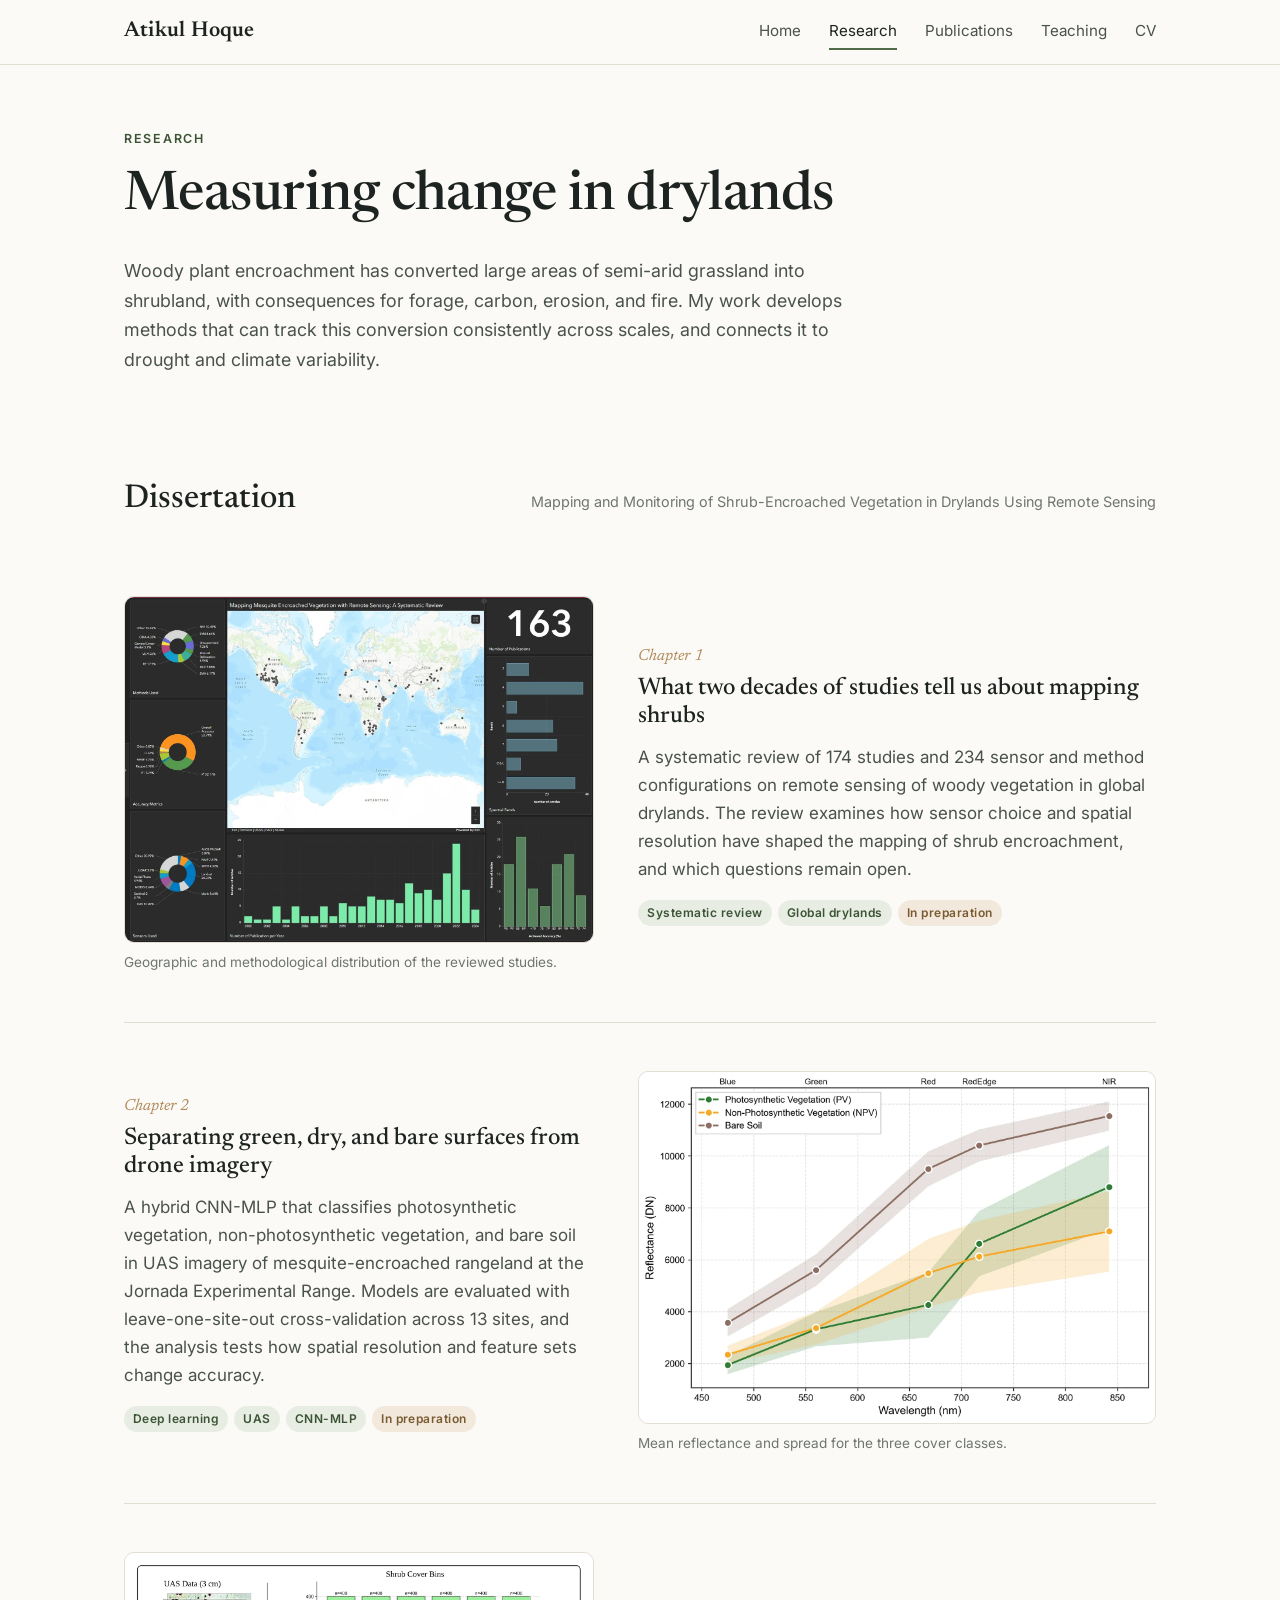
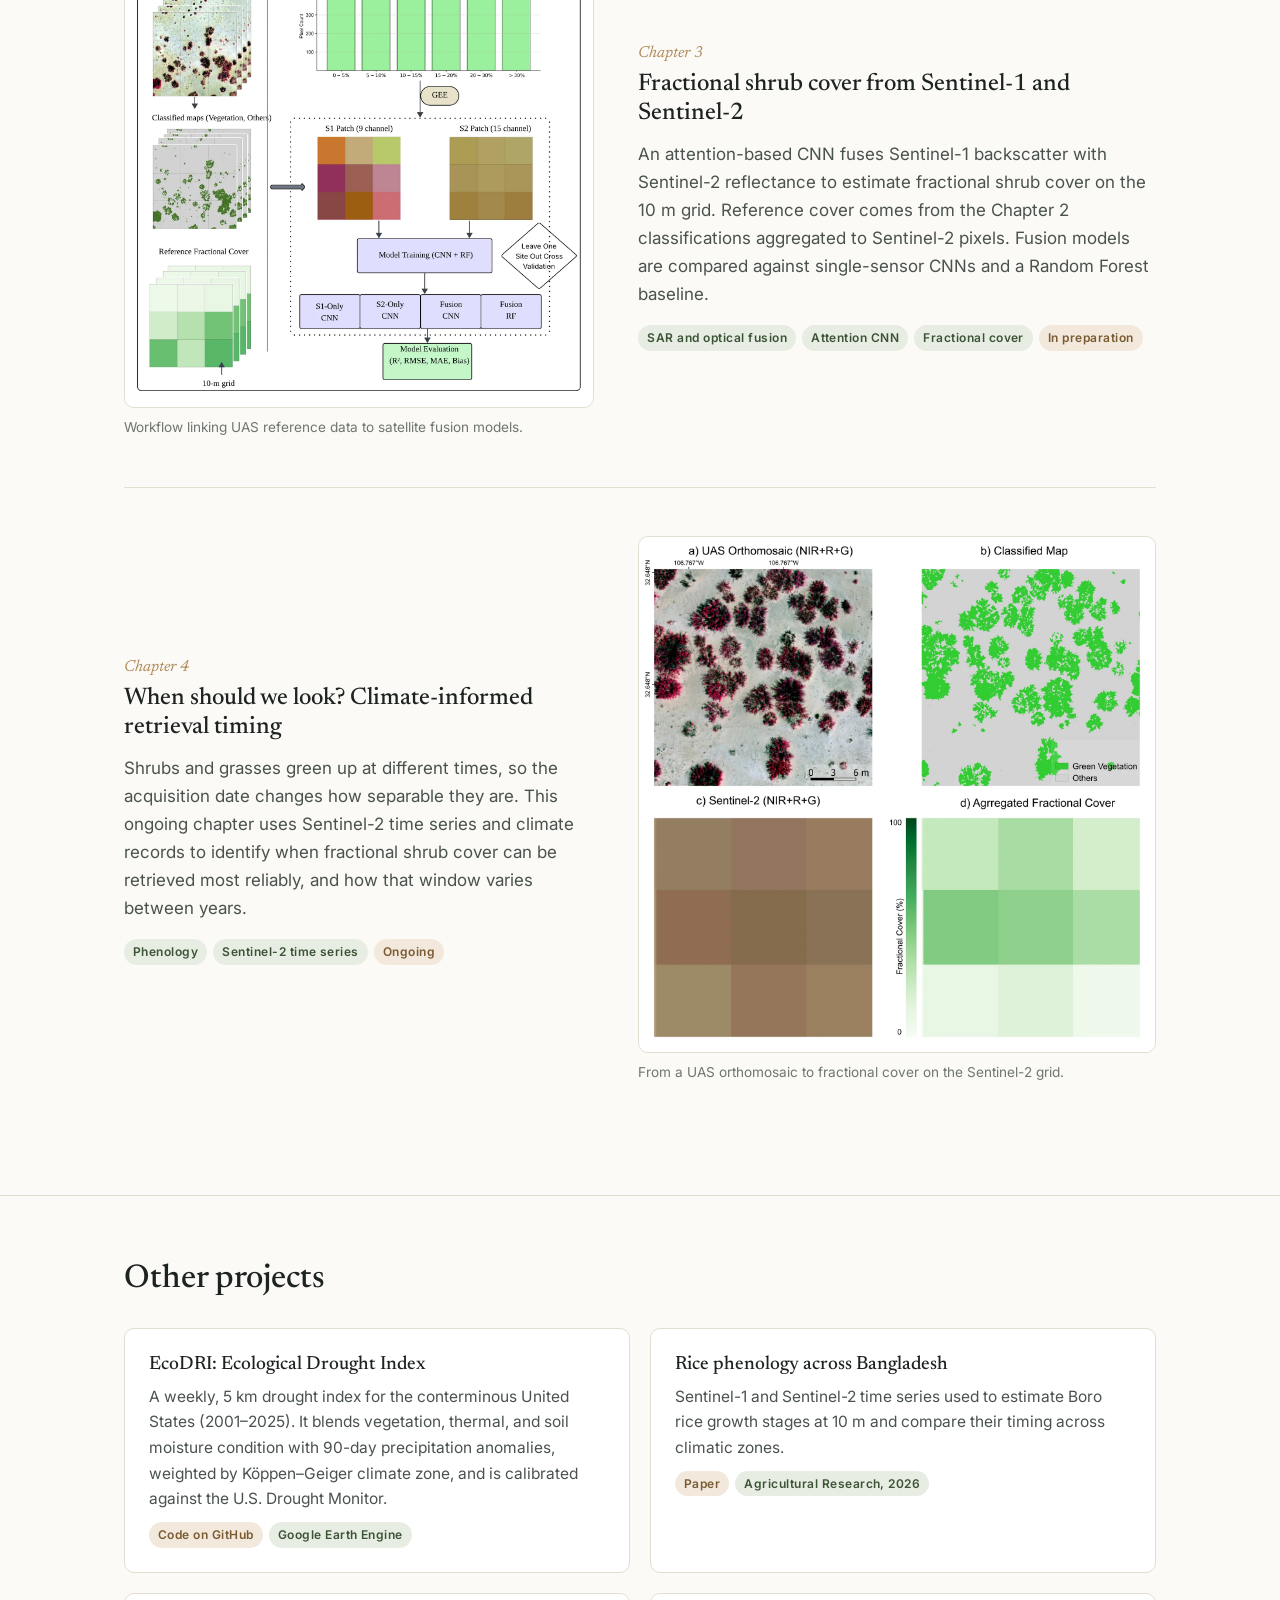
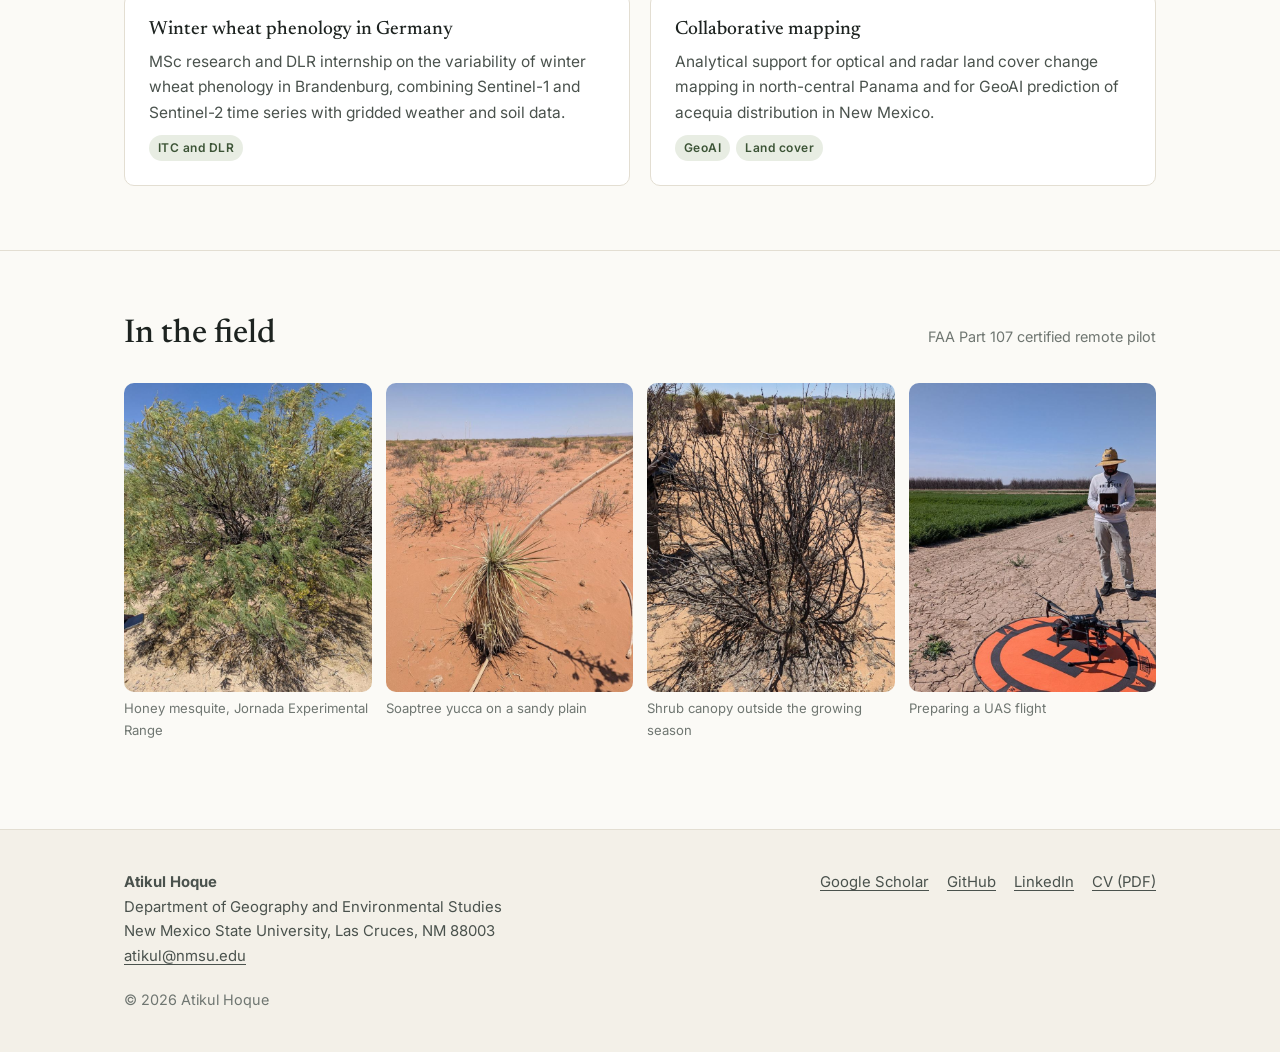
==== research.html @ 8a54aa6d "Add files via upload" ====
<!doctype html>
<html lang="en">
<head>
  <meta charset="utf-8">
  <meta name="viewport" content="width=device-width, initial-scale=1">
  <title>Research | Atikul Hoque</title>
  <meta name="description" content="Research by Atikul Hoque on woody plant encroachment, SAR and optical fusion, drought monitoring, and vegetation phenology.">
  <meta name="author" content="Atikul Hoque">
  <link rel="canonical" href="https://atikul-itc.github.io/research.html">
  <meta property="og:type" content="website">
  <meta property="og:title" content="Research | Atikul Hoque">
  <meta property="og:description" content="Research by Atikul Hoque on woody plant encroachment, SAR and optical fusion, drought monitoring, and vegetation phenology.">
  <meta property="og:url" content="https://atikul-itc.github.io/research.html">
  <meta property="og:image" content="https://atikul-itc.github.io/assets/img/og-image.jpg">
  <meta name="twitter:card" content="summary_large_image">
  <link rel="icon" href="assets/favicon.svg" type="image/svg+xml">
  <link rel="preconnect" href="https://fonts.googleapis.com">
  <link rel="preconnect" href="https://fonts.gstatic.com" crossorigin>
  <link href="https://fonts.googleapis.com/css2?family=Inter:wght@400;500;600&family=Newsreader:ital,opsz,wght@0,6..72,400;0,6..72,500;0,6..72,600;1,6..72,400&display=swap" rel="stylesheet">
  <link rel="stylesheet" href="assets/css/style.css">
</head>
<body>
  <a class="skip" href="#main">Skip to content</a>
  <header class="site-header">
    <div class="wrap">
      <a class="brand" href="index.html">Atikul Hoque</a>
      <button class="nav-toggle" aria-expanded="false" aria-controls="nav">Menu</button>
      <nav class="nav" id="nav" aria-label="Main">
        <a href="index.html">Home</a>
        <a href="research.html" aria-current="page">Research</a>
        <a href="publications.html">Publications</a>
        <a href="teaching.html">Teaching</a>
        <a href="cv.html">CV</a>
      </nav>
    </div>
  </header>

  <main id="main">
    <div class="wrap page-head">
      <div class="eyebrow">Research</div>
      <h1>Measuring change in drylands</h1>
      <p class="lead">Woody plant encroachment has converted large areas of semi-arid grassland into shrubland, with consequences for forage, carbon, erosion, and fire. My work develops methods that can track this conversion consistently across scales, and connects it to drought and climate variability.</p>
    </div>

    <section>
      <div class="wrap">
        <div class="section-head"><h2>Dissertation</h2><span class="muted small">Mapping and Monitoring of Shrub-Encroached Vegetation in Drylands Using Remote Sensing</span></div>
        <article class="chapter">
          <figure class="figure"><img src="assets/img/fig-review.webp" alt="Dashboard summarizing reviewed studies by location, sensor, and method" loading="lazy"><figcaption>Geographic and methodological distribution of the reviewed studies.</figcaption></figure>
          <div>
            <div class="label">Chapter 1</div>
            <h3>What two decades of studies tell us about mapping shrubs</h3>
            <p>A systematic review of 174 studies and 234 sensor and method configurations on remote sensing of woody vegetation in global drylands. The review examines how sensor choice and spatial resolution have shaped the mapping of shrub encroachment, and which questions remain open.</p>
            <div class="tags"><span class="tag">Systematic review</span><span class="tag">Global drylands</span><span class="tag sand">In preparation</span></div>
          </div>
        </article>
        <article class="chapter flip">
          <figure class="figure"><img src="assets/img/fig-spectra.webp" alt="Spectral reflectance curves for photosynthetic vegetation, non-photosynthetic vegetation, and bare soil" loading="lazy"><figcaption>Mean reflectance and spread for the three cover classes.</figcaption></figure>
          <div>
            <div class="label">Chapter 2</div>
            <h3>Separating green, dry, and bare surfaces from drone imagery</h3>
            <p>A hybrid CNN-MLP that classifies photosynthetic vegetation, non-photosynthetic vegetation, and bare soil in UAS imagery of mesquite-encroached rangeland at the Jornada Experimental Range. Models are evaluated with leave-one-site-out cross-validation across 13 sites, and the analysis tests how spatial resolution and feature sets change accuracy.</p>
            <div class="tags"><span class="tag">Deep learning</span><span class="tag">UAS</span><span class="tag">CNN-MLP</span><span class="tag sand">In preparation</span></div>
          </div>
        </article>
        <article class="chapter">
          <figure class="figure"><img src="assets/img/fig-fusion-workflow.webp" alt="Workflow from UAS classification to Sentinel-1 and Sentinel-2 fusion models" loading="lazy"><figcaption>Workflow linking UAS reference data to satellite fusion models.</figcaption></figure>
          <div>
            <div class="label">Chapter 3</div>
            <h3>Fractional shrub cover from Sentinel-1 and Sentinel-2</h3>
            <p>An attention-based CNN fuses Sentinel-1 backscatter with Sentinel-2 reflectance to estimate fractional shrub cover on the 10 m grid. Reference cover comes from the Chapter 2 classifications aggregated to Sentinel-2 pixels. Fusion models are compared against single-sensor CNNs and a Random Forest baseline.</p>
            <div class="tags"><span class="tag">SAR and optical fusion</span><span class="tag">Attention CNN</span><span class="tag">Fractional cover</span><span class="tag sand">In preparation</span></div>
          </div>
        </article>
        <article class="chapter flip">
          <figure class="figure"><img src="assets/img/fig-uas-to-s2.webp" alt="UAS orthomosaic, classified map, Sentinel-2 image, and aggregated fractional cover" loading="lazy"><figcaption>From a UAS orthomosaic to fractional cover on the Sentinel-2 grid.</figcaption></figure>
          <div>
            <div class="label">Chapter 4</div>
            <h3>When should we look? Climate-informed retrieval timing</h3>
            <p>Shrubs and grasses green up at different times, so the acquisition date changes how separable they are. This ongoing chapter uses Sentinel-2 time series and climate records to identify when fractional shrub cover can be retrieved most reliably, and how that window varies between years.</p>
            <div class="tags"><span class="tag">Phenology</span><span class="tag">Sentinel-2 time series</span><span class="tag sand">Ongoing</span></div>
          </div>
        </article>
      </div>
    </section>

    <section>
      <div class="wrap">
        <div class="section-head"><h2>Other projects</h2></div>
        <div class="grid-2">
          <div class="theme">
            <h3>EcoDRI: Ecological Drought Index</h3>
            <p>A weekly, 5 km drought index for the conterminous United States (2001–2025). It blends vegetation, thermal, and soil moisture condition with 90-day precipitation anomalies, weighted by Köppen–Geiger climate zone, and is calibrated against the U.S. Drought Monitor.</p>
            <div class="tags"><a class="tag sand" href="https://github.com/Atikul-itc/EcoDRI-CONUS">Code on GitHub</a><span class="tag">Google Earth Engine</span></div>
          </div>
          <div class="theme">
            <h3>Rice phenology across Bangladesh</h3>
            <p>Sentinel-1 and Sentinel-2 time series used to estimate Boro rice growth stages at 10 m and compare their timing across climatic zones.</p>
            <div class="tags"><a class="tag sand" href="https://doi.org/10.1007/s40003-025-00921-z">Paper</a><span class="tag">Agricultural Research, 2026</span></div>
          </div>
          <div class="theme">
            <h3>Winter wheat phenology in Germany</h3>
            <p>MSc research and DLR internship on the variability of winter wheat phenology in Brandenburg, combining Sentinel-1 and Sentinel-2 time series with gridded weather and soil data.</p>
            <div class="tags"><span class="tag">ITC and DLR</span></div>
          </div>
          <div class="theme">
            <h3>Collaborative mapping</h3>
            <p>Analytical support for optical and radar land cover change mapping in north-central Panama and for GeoAI prediction of acequia distribution in New Mexico.</p>
            <div class="tags"><span class="tag">GeoAI</span><span class="tag">Land cover</span></div>
          </div>
        </div>
      </div>
    </section>

    <section>
      <div class="wrap">
        <div class="section-head"><h2>In the field</h2><span class="muted small">FAA Part 107 certified remote pilot</span></div>
        <div class="gallery">
          <figure><img src="assets/img/field-mesquite.jpg" alt="Honey mesquite shrub in a desert grassland" loading="lazy"><figcaption>Honey mesquite, Jornada Experimental Range</figcaption></figure>
          <figure><img src="assets/img/field-yucca.jpg" alt="Yucca on sandy soil" loading="lazy"><figcaption>Soaptree yucca on a sandy plain</figcaption></figure>
          <figure><img src="assets/img/field-shrub.jpg" alt="Leafless shrub in a dryland field site" loading="lazy"><figcaption>Shrub canopy outside the growing season</figcaption></figure>
          <figure><img src="assets/img/field-uas.jpg" alt="Atikul Hoque preparing a drone flight beside a field" loading="lazy"><figcaption>Preparing a UAS flight</figcaption></figure>
        </div>
      </div>
    </section>

  </main>

  <footer class="site-footer">
    <div class="wrap">
      <address>
        <strong>Atikul Hoque</strong><br>
        Department of Geography and Environmental Studies<br>
        New Mexico State University, Las Cruces, NM 88003<br>
        <a href="mailto:atikul@nmsu.edu">atikul@nmsu.edu</a>
      </address>
      <div class="links">
        <a href="https://scholar.google.com/citations?user=0AgT_FwAAAAJ&hl=en">Google Scholar</a>
        <a href="https://github.com/Atikul-itc">GitHub</a>
        <a href="https://linkedin.com/in/atikulhoq/">LinkedIn</a>
        <a href="assets/Atikul_Hoque_CV.pdf">CV (PDF)</a>
      </div>
    </div>
    <div class="wrap copy small muted">&copy; <span id="year">2026</span> Atikul Hoque</div>
  </footer>
  <script src="assets/js/main.js"></script>
</body>
</html>
---- assets/css/style.css ----
/* ==========================================================================
   Atikul Hoque — academic website
   Light editorial theme. Edit colors and fonts in :root.
   ========================================================================== */

:root {
  --paper: #fbfaf6;
  --paper-2: #f3f0e8;
  --ink: #1d2320;
  --ink-2: #4a524d;
  --ink-3: #6f7671;
  --rule: #e3ded2;
  --accent: #4f6b47;        /* desert sage */
  --accent-ink: #3c5436;
  --accent-soft: #e8ede3;
  --sand: #b08a5a;
  --radius: 10px;
  --max: 1080px;
  --serif: "Newsreader", "Iowan Old Style", Georgia, serif;
  --sans: "Inter", system-ui, -apple-system, "Segoe UI", Roboto, sans-serif;
}

*, *::before, *::after { box-sizing: border-box; }
html { -webkit-text-size-adjust: 100%; scroll-behavior: smooth; }
body {
  margin: 0;
  background: var(--paper);
  color: var(--ink);
  font-family: var(--sans);
  font-size: 17px;
  line-height: 1.65;
  -webkit-font-smoothing: antialiased;
}
img { max-width: 100%; height: auto; display: block; }
a { color: var(--accent-ink); text-decoration-thickness: 1px; text-underline-offset: 3px; }
a:hover { color: var(--accent); }
:focus-visible { outline: 2px solid var(--accent); outline-offset: 3px; border-radius: 3px; }

.skip { position: absolute; left: -999px; top: 8px; background: var(--ink); color: #fff; padding: 8px 12px; z-index: 100; }
.skip:focus { left: 8px; }

.wrap { max-width: var(--max); margin: 0 auto; padding: 0 24px; }

/* ---------- Header ---------- */
.site-header {
  position: sticky; top: 0; z-index: 20;
  background: color-mix(in srgb, var(--paper) 92%, transparent);
  backdrop-filter: saturate(140%) blur(8px);
  border-bottom: 1px solid var(--rule);
}
.site-header .wrap { display: flex; align-items: center; justify-content: space-between; height: 64px; }
.brand { font-family: var(--serif); font-size: 1.35rem; font-weight: 600; color: var(--ink); text-decoration: none; letter-spacing: 0.01em; }
.brand:hover { color: var(--ink); }
.nav { display: flex; gap: 28px; }
.nav a { color: var(--ink-2); text-decoration: none; font-size: 0.95rem; padding: 4px 0; border-bottom: 2px solid transparent; }
.nav a:hover { color: var(--ink); }
.nav a[aria-current="page"] { color: var(--ink); border-bottom-color: var(--accent); }
.nav-toggle { display: none; background: none; border: 1px solid var(--rule); border-radius: 8px; padding: 6px 10px; font: inherit; font-size: 0.9rem; color: var(--ink); cursor: pointer; }

/* ---------- Type ---------- */
h1, h2, h3 { font-family: var(--serif); font-weight: 500; line-height: 1.2; color: var(--ink); margin: 0 0 0.5em; }
h1 { font-size: clamp(2.3rem, 5vw, 3.4rem); letter-spacing: -0.01em; }
h2 { font-size: clamp(1.6rem, 3vw, 2.05rem); }
h3 { font-size: 1.3rem; }
p { margin: 0 0 1em; }
.eyebrow { font-size: 0.78rem; letter-spacing: 0.14em; text-transform: uppercase; color: var(--accent-ink); font-weight: 600; margin-bottom: 14px; }
.lead { font-size: 1.12rem; color: var(--ink-2); }
.muted { color: var(--ink-3); }
.small { font-size: 0.9rem; }

/* ---------- Sections ---------- */
main { display: block; }
section { padding: 64px 0; }
section + section { border-top: 1px solid var(--rule); }
.page-head { padding-top: 64px; padding-bottom: 24px; }
.page-head p { max-width: 720px; }
.section-head { display: flex; align-items: baseline; justify-content: space-between; gap: 16px; margin-bottom: 28px; flex-wrap: wrap; }
.section-head h2 { margin: 0; }
.section-head a { font-size: 0.95rem; }

/* ---------- Hero ---------- */
.hero { display: grid; grid-template-columns: 300px 1fr; gap: 56px; align-items: center; padding: 72px 0 64px; }
.portrait { border-radius: var(--radius); overflow: hidden; box-shadow: 0 1px 0 var(--rule), 0 18px 40px -24px rgba(29, 35, 32, 0.45); aspect-ratio: 4 / 5; }
.portrait img { width: 100%; height: 100%; object-fit: cover; }
.hero h1 { margin-bottom: 6px; }
.hero .role { font-family: var(--serif); font-size: 1.2rem; font-style: italic; color: var(--ink-2); margin-bottom: 22px; }
.actions { display: flex; flex-wrap: wrap; gap: 10px; margin-top: 24px; }
.btn { display: inline-flex; align-items: center; gap: 8px; padding: 9px 16px; border-radius: 999px; border: 1px solid var(--rule); background: #fff; color: var(--ink); text-decoration: none; font-size: 0.92rem; font-weight: 500; transition: border-color .15s, background .15s; }
.btn:hover { border-color: var(--accent); color: var(--accent-ink); }
.btn.primary { background: var(--accent); border-color: var(--accent); color: #fff; }
.btn.primary:hover { background: var(--accent-ink); color: #fff; }
.btn svg { width: 16px; height: 16px; }

.callout { margin-top: 28px; padding: 14px 18px; border-left: 3px solid var(--sand); background: var(--paper-2); border-radius: 0 var(--radius) var(--radius) 0; font-size: 0.97rem; color: var(--ink-2); }

/* ---------- Cards / themes ---------- */
.grid-2 { display: grid; grid-template-columns: repeat(2, 1fr); gap: 20px; }
.theme { padding: 24px; background: #fff; border: 1px solid var(--rule); border-radius: var(--radius); }
.theme h3 { font-size: 1.2rem; margin-bottom: 8px; }
.theme p { margin: 0; color: var(--ink-2); font-size: 0.97rem; }
.theme .num { font-family: var(--serif); color: var(--sand); font-size: 0.95rem; display: block; margin-bottom: 6px; }

/* ---------- News ---------- */
.news { list-style: none; margin: 0; padding: 0; }
.news li { display: grid; grid-template-columns: 110px 1fr; gap: 16px; padding: 14px 0; border-bottom: 1px dashed var(--rule); }
.news li:last-child { border-bottom: 0; }
.news time { color: var(--ink-3); font-size: 0.9rem; font-variant-numeric: tabular-nums; padding-top: 2px; }

/* ---------- Publications ---------- */
.pubs { list-style: none; margin: 0; padding: 0; }
.pub { padding: 18px 0; border-bottom: 1px solid var(--rule); }
.pub:last-child { border-bottom: 0; }
.pub .title { font-family: var(--serif); font-size: 1.15rem; line-height: 1.35; color: var(--ink); margin-bottom: 4px; }
.pub .authors { color: var(--ink-2); font-size: 0.95rem; }
.pub .authors strong { color: var(--ink); font-weight: 600; }
.pub .venue { color: var(--ink-3); font-size: 0.93rem; font-style: italic; }
.pub .links { margin-top: 8px; display: flex; gap: 8px; flex-wrap: wrap; }
.tag { display: inline-block; font-size: 0.75rem; font-weight: 600; letter-spacing: 0.04em; padding: 3px 9px; border-radius: 999px; background: var(--accent-soft); color: var(--accent-ink); text-decoration: none; }
a.tag:hover { background: var(--accent); color: #fff; }
.tag.sand { background: #f2e9dc; color: #7a5a31; }
.year-group h3 { font-family: var(--sans); font-size: 0.85rem; letter-spacing: 0.12em; text-transform: uppercase; color: var(--ink-3); margin: 34px 0 4px; font-weight: 600; }

/* ---------- Research chapters ---------- */
.chapter { display: grid; grid-template-columns: 1fr 1.1fr; gap: 44px; align-items: center; padding: 48px 0; border-bottom: 1px solid var(--rule); }
.chapter:last-child { border-bottom: 0; }
.chapter.flip .figure { order: 2; }
.figure { margin: 0; }
.figure img { border-radius: var(--radius); border: 1px solid var(--rule); background: #fff; }
.figure figcaption { font-size: 0.85rem; color: var(--ink-3); margin-top: 8px; }
.chapter .label { font-family: var(--serif); font-style: italic; color: var(--sand); font-size: 1rem; }
.chapter h3 { font-size: 1.5rem; margin: 4px 0 12px; }
.chapter p { color: var(--ink-2); }
.tags { display: flex; flex-wrap: wrap; gap: 6px; margin-top: 10px; }

.gallery { display: grid; grid-template-columns: repeat(4, 1fr); gap: 14px; }
.gallery figure { margin: 0; }
.gallery img { aspect-ratio: 4 / 5; object-fit: cover; border-radius: var(--radius); }
.gallery figcaption { font-size: 0.82rem; color: var(--ink-3); margin-top: 6px; }

/* ---------- CV / lists ---------- */
.cv-list { list-style: none; padding: 0; margin: 0; }
.cv-list li { display: grid; grid-template-columns: 140px 1fr; gap: 18px; padding: 12px 0; border-bottom: 1px dashed var(--rule); }
.cv-list li:last-child { border-bottom: 0; }
.cv-list .when { color: var(--ink-3); font-size: 0.92rem; font-variant-numeric: tabular-nums; }
.cv-list .what strong { font-weight: 600; }
.cv-list .what span { display: block; color: var(--ink-3); font-size: 0.93rem; }

.skills { display: grid; grid-template-columns: 180px 1fr; gap: 10px 24px; margin: 0; }
.skills dt { font-weight: 600; }
.skills dd { margin: 0; color: var(--ink-2); }

/* ---------- Footer ---------- */
.site-footer { border-top: 1px solid var(--rule); background: var(--paper-2); padding: 40px 0; margin-top: 24px; font-size: 0.93rem; color: var(--ink-2); }
.site-footer .wrap { display: flex; justify-content: space-between; gap: 24px; flex-wrap: wrap; }
.site-footer address { font-style: normal; }
.site-footer .links { display: flex; gap: 18px; flex-wrap: wrap; align-items: flex-start; }
.site-footer a { color: var(--ink-2); }

/* ---------- Responsive ---------- */
@media (max-width: 860px) {
  .hero { grid-template-columns: 1fr; gap: 28px; padding-top: 40px; }
  .portrait { max-width: 240px; }
  .chapter, .chapter.flip { grid-template-columns: 1fr; gap: 20px; }
  .chapter.flip .figure { order: 0; }
  .grid-2 { grid-template-columns: 1fr; }
  .gallery { grid-template-columns: repeat(2, 1fr); }
}
@media (max-width: 720px) {
  body { font-size: 16px; }
  .wrap { padding: 0 16px; }
  section { padding: 44px 0; }
  .page-head { padding-top: 40px; padding-bottom: 8px; }
  .nav-toggle { display: inline-block; }
  .nav { display: none; position: absolute; top: 64px; left: 0; right: 0; flex-direction: column; gap: 0; background: var(--paper); border-bottom: 1px solid var(--rule); padding: 8px 16px 16px; }
  .nav.open { display: flex; }
  .nav a { padding: 10px 0; border-bottom: 1px solid var(--rule); }
  .nav a[aria-current="page"] { border-bottom-color: var(--rule); color: var(--accent-ink); font-weight: 600; }
  .news li, .cv-list li { grid-template-columns: 1fr; gap: 2px; }
  .skills { grid-template-columns: 1fr; gap: 2px; }
  .skills dd { margin-bottom: 10px; }
}

@media print {
  .site-header, .site-footer, .actions { display: none; }
  body { background: #fff; }
}
.site-footer .wrap.copy { display: block; margin-top: 20px; }
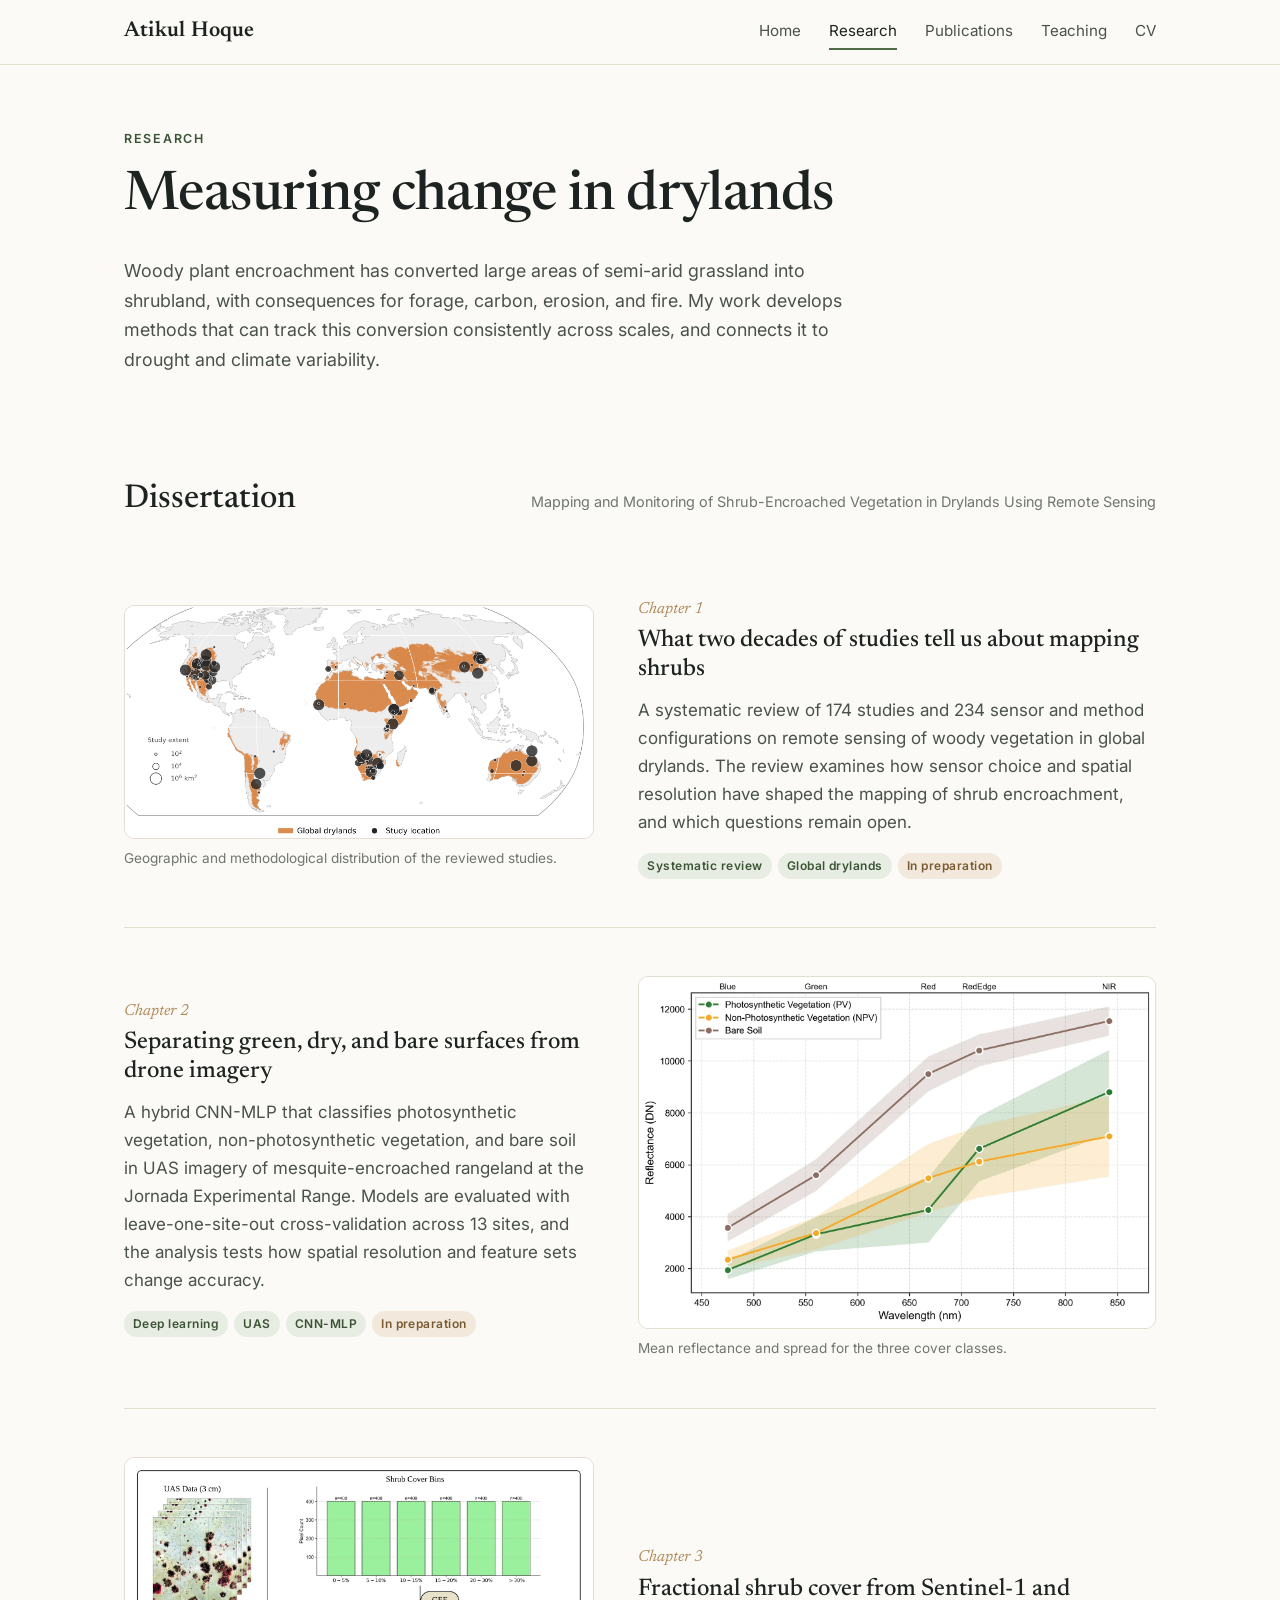
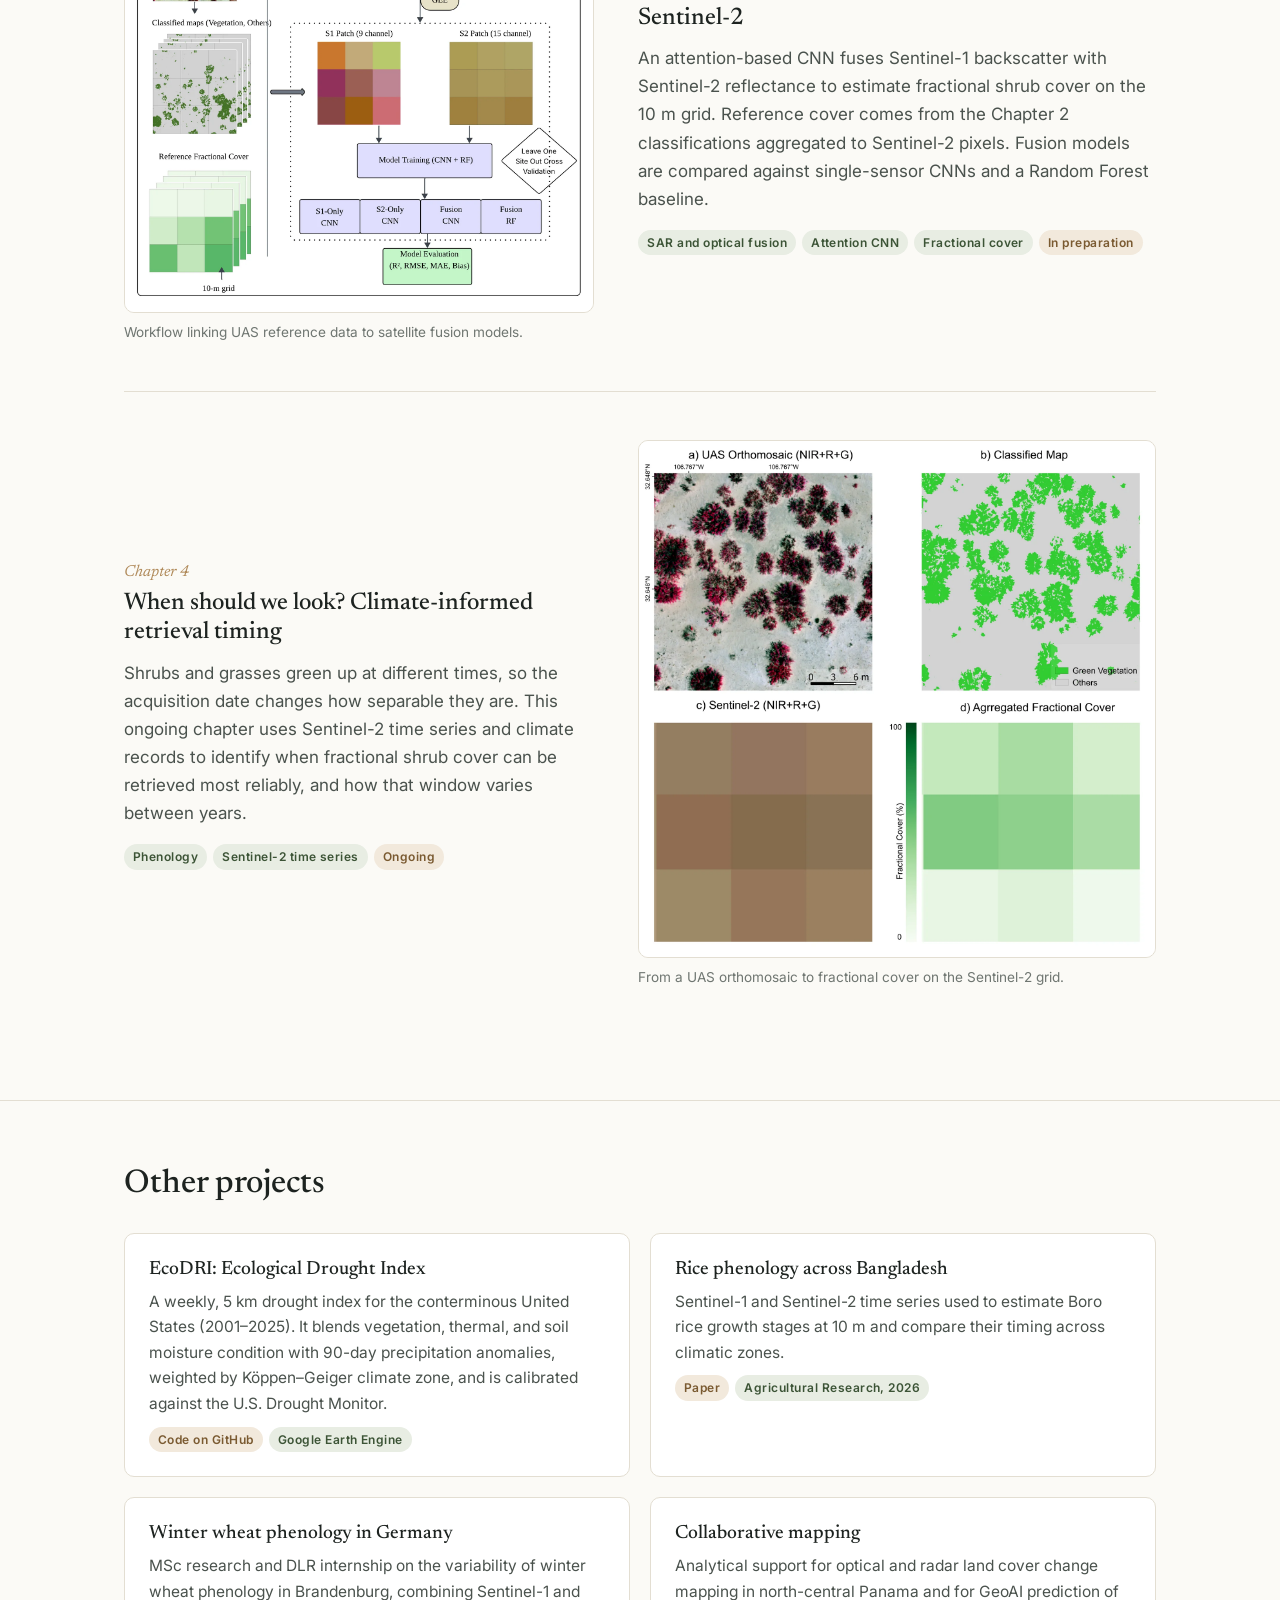
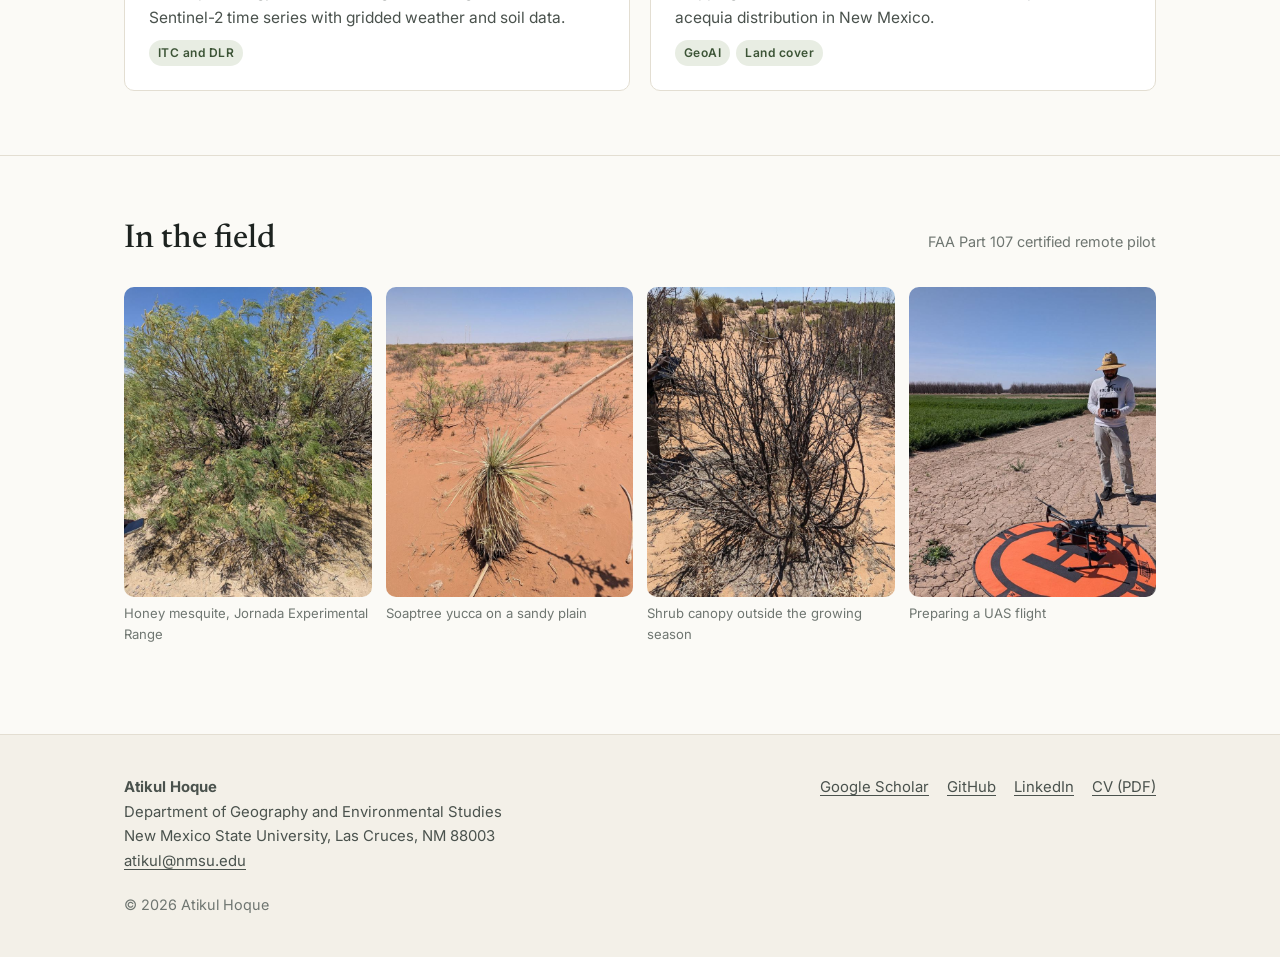
==== commit 4433d5e0: "Change image format from .webp to .png" ====
--- a/research.html
+++ b/research.html
@@ -46,7 +46,7 @@
       <div class="wrap">
         <div class="section-head"><h2>Dissertation</h2><span class="muted small">Mapping and Monitoring of Shrub-Encroached Vegetation in Drylands Using Remote Sensing</span></div>
         <article class="chapter">
-          <figure class="figure"><img src="assets/img/fig-review.webp" alt="Dashboard summarizing reviewed studies by location, sensor, and method" loading="lazy"><figcaption>Geographic and methodological distribution of the reviewed studies.</figcaption></figure>
+          <figure class="figure"><img src="assets/img/fig-review.png" alt="Dashboard summarizing reviewed studies by location, sensor, and method" loading="lazy"><figcaption>Geographic and methodological distribution of the reviewed studies.</figcaption></figure>
           <div>
             <div class="label">Chapter 1</div>
             <h3>What two decades of studies tell us about mapping shrubs</h3>
